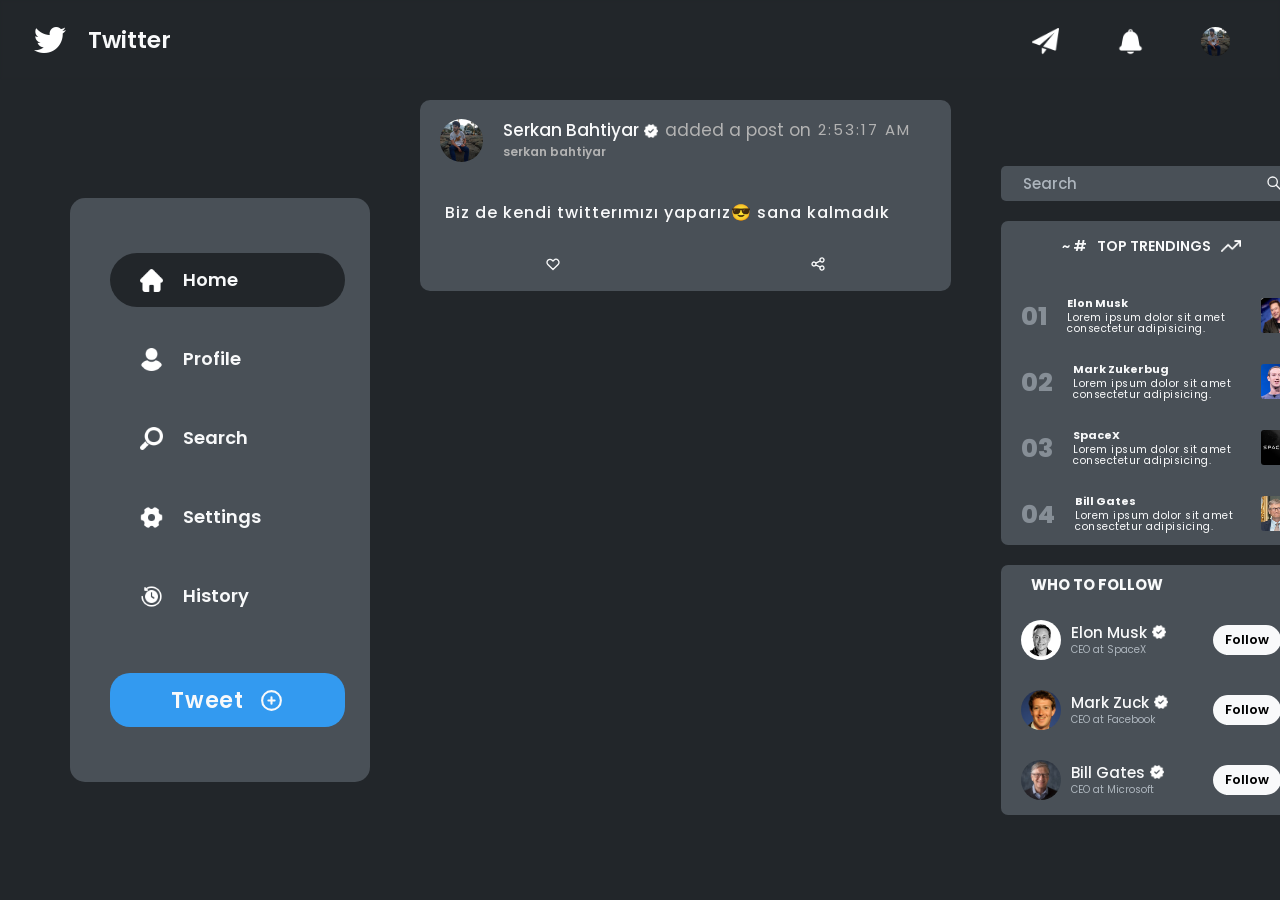
==== mm/index.html @ d319b4df "Add files via upload" ====
<!DOCTYPE html>
<html lang="en">

<head>
    <meta charset="UTF-8">
    <meta http-equiv="X-UA-Compatible" content="IE=edge">
    <meta name="viewport" content="width=device-width, initial-scale=1.0">
    <title>Social Media</title>
    <link rel="icon" href="favicon.ico" type="image/x-icon">
    <link rel="stylesheet" href="stylesheets/index.css">
    <link rel="stylesheet" href="stylesheets/general.css">
</head>

<body>
    <main>

        <header class="header flex flex-align-center flex-justify-sp-bt">
            <a href="#" class="left-container flex flex-align-center flex-justify-sp-ar">
                <img src="images/icons_white/main_icon.png" alt="Twitter Icon" class="main-icon">
                <h1 class="main-title">Twitter</h1>
            </a>
            <div class="right-container flex flex-align-center">
                <div class="img-container flex flex-align-center">
                    <img src="images/icons_white/messagae.png" alt="Message" class="right-side-img">
                    <div class="hov-text">Messages</div>
                </div>
                <div class="img-container flex flex-align-center">
                    <img src="images/icons_white/notif.png" alt="Notifications" class="right-side-img">
                    <div class="hov-text">Notifications</div>
                </div>
                <div class="img-container flex flex-align-center">
                    <img src="images/profile-img/aaa.jpg" alt="$userName" class="right-side-img radius-50">
                    <div class="hov-text">serkan</div>
                </div>
            </div>
        </header>


        <section class="main grid">
            <div class="left-col">
                <nav class="nav-links flex column">
                    <a href="#" class="nav-link current flex flex-align-center">
                        <img class="link-img" src="images/icons_white/home_icon.png" alt="Home icon">
                        <span class="link-text">Home</span>
                    </a>
                    <a href="#" class="nav-link flex flex-align-center">
                        <img class="link-img" src="images/icons_white/profile_icon.png" alt="Profile icon">
                        <span class="link-text">Profile</span>
                    </a>
                    <a href="#" class="nav-link flex flex-align-center">
                        <img class="link-img" src="images/icons_white/search_icon.png" alt="Search icon">
                        <span class="link-text">Search</span>
                    </a>
                    <a href="#" class="nav-link flex flex-align-center">
                        <img class="link-img" src="images/icons_white/setting_icon.png" alt="Settings icon">
                        <span class="link-text">Settings</span>
                    </a>
                    <a href="#" class="nav-link flex flex-align-center">
                        <img class="link-img" src="images/icons_white/history_icon.png" alt="History icon">
                        <span class="link-text">History</span>
                    </a>


                    <button class="post-btn flex-al-cen-jus-cen" onclick="post(postW)">
                        <span class="tweet-text">Tweet</span>
                        <svg xmlns="http://www.w3.org/2000/svg" class="tweet-icon" fill="none" viewBox="0 0 24 24"
                            stroke="currentColor" stroke-width="2">
                            <path stroke-linecap="round" stroke-linejoin="round"
                                d="M12 9v3m0 0v3m0-3h3m-3 0H9m12 0a9 9 0 11-18 0 9 9 0 0118 0z" />
                        </svg>
                    </button>
                </nav>
            </div>

            <div class="mid-col">
                <div class="post-container">
                    <div class="post-header">
                        <img class="post-profile-img" src="images/profile-img/aaa.jpg" alt="seko">
                        <div class="post-info">
                            <div class="post-title flex"><span class="verified">Serkan Bahtiyar</span> added a post on <div
                                    class="time"></div>
                            </div>
                            <div class="profile-name">serkan bahtiyar</div>
                        </div>
                    </div>
                    <div class="post-body">
                        <pre class="caption-text">Biz de kendi twitterımızı yaparız😎 sana kalmadık</pre>
                        <img class="post-content" src="images/profile-img/aaa.jpg">
                        <video class="post-content" src="" controls>Your browser doesn't support video tag.</video>
                    </div>
                    <div class="post-bottom flex">
                        <div class="post-icons">
                            <svg role="img" xmlns="http://www.w3.org/2000/svg" class="post-icon" fill="none" viewBox="0 0 24 24" aria-label="Like icon"
                                stroke="currentColor" stroke-width="2">
                                <path stroke-linecap="round" stroke-linejoin="round"
                                    d="M4.318 6.318a4.5 4.5 0 000 6.364L12 20.364l7.682-7.682a4.5 4.5 0 00-6.364-6.364L12 7.636l-1.318-1.318a4.5 4.5 0 00-6.364 0z" />
                                    <title>Like</title>
                            </svg>
                        </div>
                        <div class="post-icons">
                            <svg role="img" xmlns="http://www.w3.org/2000/svg" class="post-icon" fill="none" viewBox="0 0 24 24" aria-label="Share icon"
                                stroke="currentColor" stroke-width="2">
                                <path stroke-linecap="round" stroke-linejoin="round"
                                    d="M8.684 13.342C8.886 12.938 9 12.482 9 12c0-.482-.114-.938-.316-1.342m0 2.684a3 3 0 110-2.684m0 2.684l6.632 3.316m-6.632-6l6.632-3.316m0 0a3 3 0 105.367-2.684 3 3 0 00-5.367 2.684zm0 9.316a3 3 0 105.368 2.684 3 3 0 00-5.368-2.684z" />
                                  <title>Share</title>  
                            </svg>
                        </div>
                    </div>
                </div>
            </div>

            <div class="right-col">
                <form action="#" class="form-search">
                    <div class="search flex-al-cen-jus-cen">
                        <input type="text" name="search" placeholder="Search" class="text-field" required>
                        <button type="submit" class="search-btn flex-al-cen-jus-cen">
                            <svg xmlns="http://www.w3.org/2000/svg" class="search-icon" fill="none" viewBox="0 0 24 24"
                                stroke="currentColor" stroke-width="2">
                                <path stroke-linecap="round" stroke-linejoin="round"
                                    d="M21 21l-6-6m2-5a7 7 0 11-14 0 7 7 0 0114 0z" />
                            </svg>
                        </button>
                    </div>
                </form>

                <div class="trending-bar">
                    <h2 class="trending-title flex-al-cen-jus-cen"><span>~ #</span> <span>Top trendings</span> <img
                            src="images/icons_white/trend.png" class="trend-icon" alt="Trending icon"></h2>
                    <div class="trend-container flex column">
                        <div class="trend-post flex-al-cen-jus-cen">
                            <div class="trend-number">01</div>
                            <div class="trend-post-text">
                                <span class="trend-postman">Elon Musk</span>
                                <p class="trend-text">Lorem ipsum dolor sit amet consectetur adipisicing.</p>
                            </div>
                            <div class="trend-post-img">
                                <img src="images/trending-img/trend_pic_1.jpg" alt="" class="trend-img">
                            </div>
                        </div>

                        <div class="trend-post flex-al-cen-jus-cen">
                            <div class="trend-number">02</div>
                            <div class="trend-post-text">
                                <span class="trend-postman">Mark Zukerbug</span>
                                <p class="trend-text">Lorem ipsum dolor sit amet consectetur adipisicing.</p>
                            </div>
                            <div class="trend-post-img">
                                <img src="images/trending-img/trend_pic_2.jpg" alt="" class="trend-img">
                            </div>
                        </div>

                        <div class="trend-post flex-al-cen-jus-cen">
                            <div class="trend-number">03</div>
                            <div class="trend-post-text">
                                <span class="trend-postman">SpaceX</span>
                                <p class="trend-text">Lorem ipsum dolor sit amet consectetur adipisicing.</p>
                            </div>
                            <div class="trend-post-img">
                                <img src="images/trending-img/trend_pic_3.jpg" alt="" class="trend-img">
                            </div>
                        </div>

                        <div class="trend-post flex-al-cen-jus-cen">
                            <div class="trend-number">04</div>
                            <div class="trend-post-text">
                                <span class="trend-postman">Bill Gates</span>
                                <p class="trend-text">Lorem ipsum dolor sit amet consectetur adipisicing.</p>
                            </div>
                            <div class="trend-post-img">
                                <img src="images/trending-img/trend_pic_4.jpg" alt="" class="trend-img">
                            </div>
                        </div>
                    </div>
                </div>

                <div class="follow-bar">
                    <h2 class="follow-title">Who to follow</h2>
                    <div class="follow-info-container">
                        <div class="follow-account flex">
                            <img src="images/profile-img/elon.jpg" class="follow-img" alt="">
                            <address class="address">
                                <span class="follow-name verified">Elon Musk</span>
                                <div class="follow-workplace">CEO at SpaceX</div>
                            </address>
                            <button class="follow" onclick="followBtnChange(flw1)">Follow</button>
                        </div>
                        <div class="follow-account flex">
                            <img src="images/profile-img/mark.webp" class="follow-img" alt="">
                            <address class="address">
                                <span class="follow-name verified">Mark Zuck</span>
                                <div class="follow-workplace">CEO at Facebook</div>
                            </address>
                            <button class="follow" onclick="followBtnChange(flw2)">Follow</button>
                        </div>
                        <div class="follow-account flex">
                            <img src="images/profile-img/bill.jpg" class="follow-img" alt="">
                            <address class="address">
                                <span class="follow-name verified">Bill Gates</span>
                                <div class="follow-workplace">CEO at Microsoft</div>
                            </address>
                            <button class="follow" onclick="followBtnChange(flw3)">Follow</button>
                        </div>
                    </div>
                </div>

            </div>
        </section>

    </main>

    <!-- Pop Ups -->
    <div class="pop-up">
        <div class="pop-up-container">
            <form action="#" class="post-form" id="post-form" onsubmit="event.preventDefault();">
                <div class="pop-up-head">
                    <span class="pop-up-title">post what is on your mind</span>
                    <button class="pop-up-cancel" onclick="post(postW)" type="reset"
                        title="Cancel Post">&times;</button>
                </div>
                <div class="pop-up-body flex">
                    <div class="post-img-container">
                        <img src="images/profile-img/aaa.jpg" class="pop-up-img" alt="$name">
                    </div>
                    <div class="post-field">
                        <label for="caption">write your post in 200 letters</label>
                        <textarea name="caption" id="caption" class="post-text" placeholder="Try Hello World!"
                            maxlength="200" spellcheck="false"></textarea>
                        <img src="" draggable="false" id="post-img">
                        <video id="post-video" autoplay controls controlsList="nodownload">Your browser does not support the video tag.</video>

                        <input class="animation-content" type="file" id="img" name="img"
                            accept="image/x-png,image/gif,image/jpeg" onchange="readURL(this)">
                        <input class="animation-content" type="file" id="video" name="video" accept="video/*">
                    </div>
                </div>
                <div class="pop-up-bottom">
                    <div class="pop-icons flex">
                        <label class="icon-for-select" for="img"><img title="Add Image" class="pop-icon"
                                src="images/icons_white/img.png" alt="img icon"></label>
                        <label class="icon-for-select" for="video"><img title="Add Video" class="pop-icon"
                                src="images/icons_white/video.png" alt="video icon"></label>
                    </div>
                    <button class="post" type="submit" onclick="posted(); post(postW);">post</button>
                </div>
            </form>
        </div>
    </div>

    <script src="scripts/index.js"></script>
</body>

</html>
---- mm/stylesheets/index.css ----
@import url('https://fonts.googleapis.com/css2?family=Poppins:wght@400;500;600;700&display=swap');

* {
    padding: 0;
    margin: 0;
    box-sizing: border-box;
}

html {
    font-size: 10px;
}

body {
    background-color: #22262a;
    color: #f8f9fa;
    font-family: 'Poppins', sans-serif;
    line-height: 1;
    position: relative;
}

.body-hidden {
    overflow: hidden;
}

a {
    text-decoration: none;
}


/* Header Section Starts */

.header {
    height: 8rem;
    width: 100%;
    gap: 1rem;
    position: sticky;
    top: 0;
    z-index: 2;
    backdrop-filter: blur(1.5px);
}

.left-container {
    padding: 0 1.7rem;
    cursor: pointer;
    padding: 0 3.4rem;
    gap: 1rem;
}

.main-icon {
    width: 3.2rem;
    transition: .3s all ease;
}

.main-icon:hover,
.bars:hover {
    opacity: 60%;
}

.main-title {
    display: inline-block;
    font-size: 2.3rem;
    font-weight: 600;
    padding: 0 1.2rem;
    color: #f8f9fa;
}

.right-container {
    gap: 1.5rem;
    padding-right: 3rem;
}

.img-container {
    width: 7rem;
    flex-direction: column;
    gap: 1.3rem;
    padding-top: 3.7rem;
}

.right-side-img {
    width: 2.7rem;
    cursor: pointer;
    transition: .3s all ease;
}

.right-side-img:hover {
    opacity: 60%;
}

.radius-50 {
    border-radius: 50%;
    width: 2.9rem;
}

.hov-text {
    font-size: 1.2rem;
    background-color: #495057;
    color: #f8f9fa;
    padding: .5rem;
    border-radius: 2px;
    opacity: 0;
    transition: .3s all ease;
}

.right-side-img:hover + .hov-text {
    opacity: 100%;
    z-index: 99;
}





/* Main Section Starts */

.main {
    width: 100%;
    grid-template-columns: 40rem 1fr 40rem;
    min-height: calc(100vh - 80px);
    z-index: 5;
    gap: 2rems;
    transition: .3s all ease;
}

.main-block {
    filter: blur(1px);
    pointer-events: none;
    user-select: none;
}

.left-col,
.right-col {
    display: flex;
    flex-direction: column;
    justify-content: center;
    gap: 2rem;
    position: sticky;
    top: 8rem;
    align-self: flex-start;
    min-height: calc(100vh - 8rem);
    overflow: scroll;
}

.left-col {
    padding: 1rem 3rem 1rem 0;
    align-items: flex-end;
}

.right-col {
    padding: 1rem 0 1rem 3rem;
    align-items: flex-start;
}

.left-col::-webkit-scrollbar,
.right-col::-webkit-scrollbar {
    display: none;
}

.nav-links {
    width: 30rem;
    gap: 2.5rem;
    padding: 5.5rem 2.5rem 5.5rem 4rem;
    background-color: #495057;
    border-radius: 1.5rem;
}

.nav-link {
    padding: 1.55rem 2.2rem 1.55rem 3rem;
    gap: 2rem;
    /* border: 2px solid #fff; */
    border-radius: 30px;
    transition: .3s;
}

.nav-link:hover,
.current {
    background-color: #22262a;
}

.link-img {
    width: 2.3rem;
}

.link-text {
    color: #f8f9fa;
    font-size: 1.8rem;
    font-weight: 600;
}

.post-btn {
    margin-top: 2.5rem;
    width: 100%;
    height: 5.4rem;
    border-radius: 2rem;
    border: none;
    outline: none;
    background-color: #339af0;
    cursor: pointer;
    gap: 1.5rem;
    transition: .3s all ease;
}

.post-btn:hover {
    opacity: 60%;
}

.tweet-text {
    font-size: 2.2rem;
    font-weight: 600;
    letter-spacing: .08rem;
    color: #f8f9fa;
    font-family: 'Poppins', sans-serif;
    display: inline-block;
}

.tweet-icon {
    width: 2.5rem;
    height: 2.5rem;
    stroke: #f8f9fa;
    display: inline-block;
}




.mid-col {
    min-width: max-content;
    max-width: 100rem;
    padding: 2rem;
    border-radius: 1.2rem 1.2rem 0 0;
}

.post-container {
    width: 100%;
    background-color: #495057;
    border-radius: 1rem;
    margin-bottom: 2rem;
}

.post-header {
    width: 100%;
    height: 8rem;
    display: flex;
    align-items: center;
    padding: 1rem 2rem;
}

.post-profile-img {
    width: 4.3rem;
    border-radius: 50%;
}

.post-info {
    padding: 0 2rem;
}

.post-title {
    width: 100%;
    font-size: 1.7rem;
    font-weight: 400;
    color: #b3b3b3;
    gap: .7rem;
}

.post-title span {
    font-weight: 500;
    color: #f8f9fa;
}

.profile-name {
    color: #b3b3b3;
    font-size: 1.2rem;
    font-weight: 600;
    margin-top: .7rem;
    cursor: pointer;
    width: max-content;
}

.time {
    font-size: 1.5rem;
    letter-spacing: 2px;
}

.post-body {
    width: 100%;
    padding: 2.5rem 2.5rem 1.5rem;
}

.caption-text {
    font-size: 1.6rem;
    font-weight: 500;
    letter-spacing: 1px;
    font-family: 'Poppins', sans-serif;
    font-style: normal;
}

.caption-text a {
    color: #74c0fc;
}

.post-content {
    margin: 2rem auto 0;
    border-radius: 1.2rem;
    max-width: 100%;
    max-height: 27rem;
    display: none;
}

.post-bottom {
    width: 100%;
    height: 5.5rem;
    align-items: center;
    justify-content: space-around;
}

.post-icons {
    width: 10rem;
    height: 4rem;
    display: flex;
    align-items: center;
    justify-content: center;
}

.post-icon {
    width: 3rem;
    height: 3rem;
    stroke: #f8f9fa;
    border-radius: 50%;
    padding: 2px 7px;
    transition: .3s all;
}

.post-icon:hover {
    background-color: #22262a;
    stroke: #d6336c;
}


.search {
    width: max-content;
}

.text-field {
    width: 25rem;
    height: 3.5rem;
    padding: 1.2rem 2rem;
    font-size: 1.5rem;
    background-color: #495057;
    border-radius: 5px 0 0 5px;
    outline: none;
    border-top: 2px solid transparent;
    border-right: none;
    border-bottom: 2px solid transparent;
    border-left: 2px solid transparent;
    color: #f8f9fa;
    font-family: 'Poppins', sans-serif;
    font-weight: 500;
    transition: .3s all ease;
}

.text-field::placeholder {
    color: #adb5bd;
}

.text-field:focus,
.search:hover > .text-field,
.search:hover > .search-btn,
.text-field:focus + .search-btn {
    border-color: #339af0;
}

.search-btn {
    background-color: #495057;
    height: 3.5rem;
    padding: .5rem 1.5rem;
    outline: none;
    border-radius: 0 5px 5px 0;
    border-top: 2px solid transparent;
    border-right: 2px solid transparent;
    border-bottom: 2px solid transparent;
    border-left: none;
    transition: .3s all ease;
    cursor: pointer;
}

.search-icon {
    width: 1.6rem;
    stroke: #f8f9fa;
}

.trending-bar {
    width: 300px;
    background-color: #495057;
    border-radius: 7px;
    overflow: hidden;
}

.trending-title {
    width: 100%;
    padding: 1.5rem 0;
    font-size: 1.4rem;
    text-transform: uppercase;
    gap: 1rem;
    font-weight: 600;
}

.trend-icon {
    width: 2rem;
}

.trend-container {
    width: 100%;
    padding: 1.5rem 0 0;
    gap: .5rem;
}

.trend-post {
    width: 100%;
    padding: 1.2rem .5rem;
    gap: .5rem;
    cursor: pointer;
    transition: all .3s ease;
}

.trend-post:hover {
    background-color: #868e96;
}

.trend-number {
    font-size: 2.5rem;
    font-weight: 800;
    padding: 0 1.5rem;
    color: #868e96;
}

.trend-post-text {
    display: flex;
    flex-direction: column;
    gap: .4rem;
}

.trend-postman {
    font-size: 1.1rem;
    font-weight: 700;
}

.trend-text {
    font-size: 1.05rem;
    letter-spacing: .05rem;
}

.trend-img {
    width: 3.5rem;
    height: 3.5rem;
    border-radius: 3px;
    padding: 0 .5rem 0 0;
}

.follow-bar {
    width: 300px;
    background-color: #495057;
    border-radius: 7px;
    overflow: hidden;
}

.follow-title {
    width: 100%;
    padding: 1.2rem 3rem;
    height: 3rem;
    text-transform: uppercase;
    font-size: 1.5rem;
    font-family: 600;
}

.follow-info-container {
    padding: 1rem 0 0;
}

.follow-account {
    width: 100%;
    padding: 1.5rem;
    align-items: center;
    /* justify-content: space-between; */
}

.follow-img {
    width: 4rem;
    height: 4rem;
    border-radius: 50%;
    margin: 0 1rem 0 .5rem;
}

.address {
    padding: 0 1rem 0 0;
    width: 100%;
    /* width: calc(100% - 5rem); */
}

.follow-name {
    font-size: 1.5rem;
    font-style: normal;
    font-weight: 500;
}

.verified {
    display: flex;
    gap: .5rem;
    align-items: center;
}

.verified::after {
    content: "";
    width: 1.4rem;
    height: 1.4rem;
    background-image: url(../images/icons_white/verified.png);
    background-size: cover;
    background-position: center;
}

.follow-workplace {
    margin-top: 5px;
    font-style: normal;
    color: #adb5bd;
    font-size: 700;
}

.follow {
    padding: .3rem 1rem;
    border-radius: 2rem;
    border: 2px solid #f8f9fa;
    outline: none;
    font-size: 1.3rem;
    font-weight: 600;
    font-family: 'Poppins', sans-serif;
    cursor: pointer;
    background-color: #f8f9fa;
    transition: .3s all ease;
    margin: 0 .5rem;
}

.follow:hover {
    opacity: 60%;
}

.clicked {
    background-color: transparent;
    color: #f8f9fa;
}

.clicked::after {
    content: "ing";
}


/* Pop Ups */
.pop-up {
    width: 60rem;
    height: 40rem;
    background-color: #343a40;
    position: fixed;
    top: 50%; left: 50%;
    transform: translate(-50%, -50%);
    border-radius: 1.5rem;
    transition: .3s all ease;
    opacity: 0;
    overflow: hidden;
    z-index: -99;
}

.pop-show {
    opacity: 100% !important;
    width: 70rem;
    height: 50rem;
    z-index: 9;
    box-shadow: 2px 2px 6px 1px #22262a;
}

.pop-up-container {
    position: relative;
    width: 100%;
    height: 100%;
}

.post-form {
    width: 100%;
    height: 100%;
    overflow: scroll;
}

.post-form::-webkit-scrollbar {
    display: none;
}

.pop-up-head {
    position: absolute;
    top: 0; left: 0;
    background-color: #343a40;
    height: 6rem;
    width: 100%;
    display: flex;
    align-items: center;
    justify-content: space-between;
    padding: 0 4rem;
}

.pop-up-title {
    font-size: 1.7rem;
    font-weight: 600;
    letter-spacing: .15rem;
    text-transform: uppercase;
}

.pop-up-cancel {
    font-size: 1.9rem;
    font-weight: 500;
    padding: 2px 7px;
    border-radius: 50%;
    border: none;
    outline: none;
    color: #f8f9fa;
    background-color: #868e96;
    cursor: pointer;
    user-select: none;
    transition: .3s all ease;
}

.pop-up-cancel:hover {
    opacity: 60%;
}

.pop-up-body {
    width: 100%;
    gap: 4rem;
    padding: 8rem 5rem;
}

.pop-up-img {
    align-self: flex-start;
    width: 4rem;
    border-radius: 50%;
}

.post-field {
    width: 100%;
}

.post-field label {
    display: block;
    font-size: 1.7rem;
    font-weight: 400;
    margin: 0 0 2rem 0;
    text-transform: capitalize;
}

.post-text {
    width: 90%;
    height: 16rem;
    border-radius: 1.2rem;
    border: 2px solid transparent;
    outline: none;
    resize: none;
    font-family: 'Poppins', sans-serif;
    font-size: 1.5rem;
    color: #f8f9fa;
    letter-spacing: 1px;
    background-color: #495057;
    padding: 2rem 3rem;
    display: block;
    transition: .3s all ease;
}

.post-text::placeholder {
    color: #adb5bd;
}

.post-text:focus,
.post-text:hover {
    border-color: #339af0;
}

.post-text::-webkit-scrollbar {
    display: none;
}

#post-img,
#post-video {
    display: none;
    width: 90%;
    border-radius: .9rem;
    margin-top: 2rem;
    user-select: none;
}

.animation-content {
    opacity: 0;
    user-select: none;
    height: .1px;
}

#video {
    display: none;
}

.pop-up-bottom {
    position: absolute;
    bottom: 0; left: 0;
    background-color: #343a40;
    width: 100%;
    height: 7rem;
    padding: 0 4rem;
    display: flex;
    align-items: center;
    justify-content: space-between;
}

.pop-icons {
    gap: 3rem;
}

.pop-icon {
    width: 2rem;
    height: 2rem;
    cursor: pointer;
}

.post {
    padding: .7rem 2rem;
    color: #f8f9fa;
    text-transform: uppercase;
    background-color: #246ca8;
    border-radius: 4px;
    outline: none;
    border: none;
    font-size: 1.5rem;
    font-weight: 600;
    cursor: pointer;
    pointer-events: none;
    transition: .3s all ease;
}

.post:hover {
    opacity: 60%;
}

.post-valued {
    background-color: #339af0 !important;
    pointer-events: auto !important;
}
---- mm/stylesheets/general.css ----
.flex {
    display: flex;
}

.flex-align-center {
    align-items: center;
}

.flex-justify-center {
    justify-content: center;
}

.flex-justify-sp-bt {
    justify-content: space-between;
}

.flex-justify-sp-ar {
    justify-content: space-around;
}

.flex-al-cen-jus-cen {
    display: flex;
    align-items: center;
    justify-content: center;
}

.column {
    flex-direction: column;
}

.grid {
    display: grid;
}
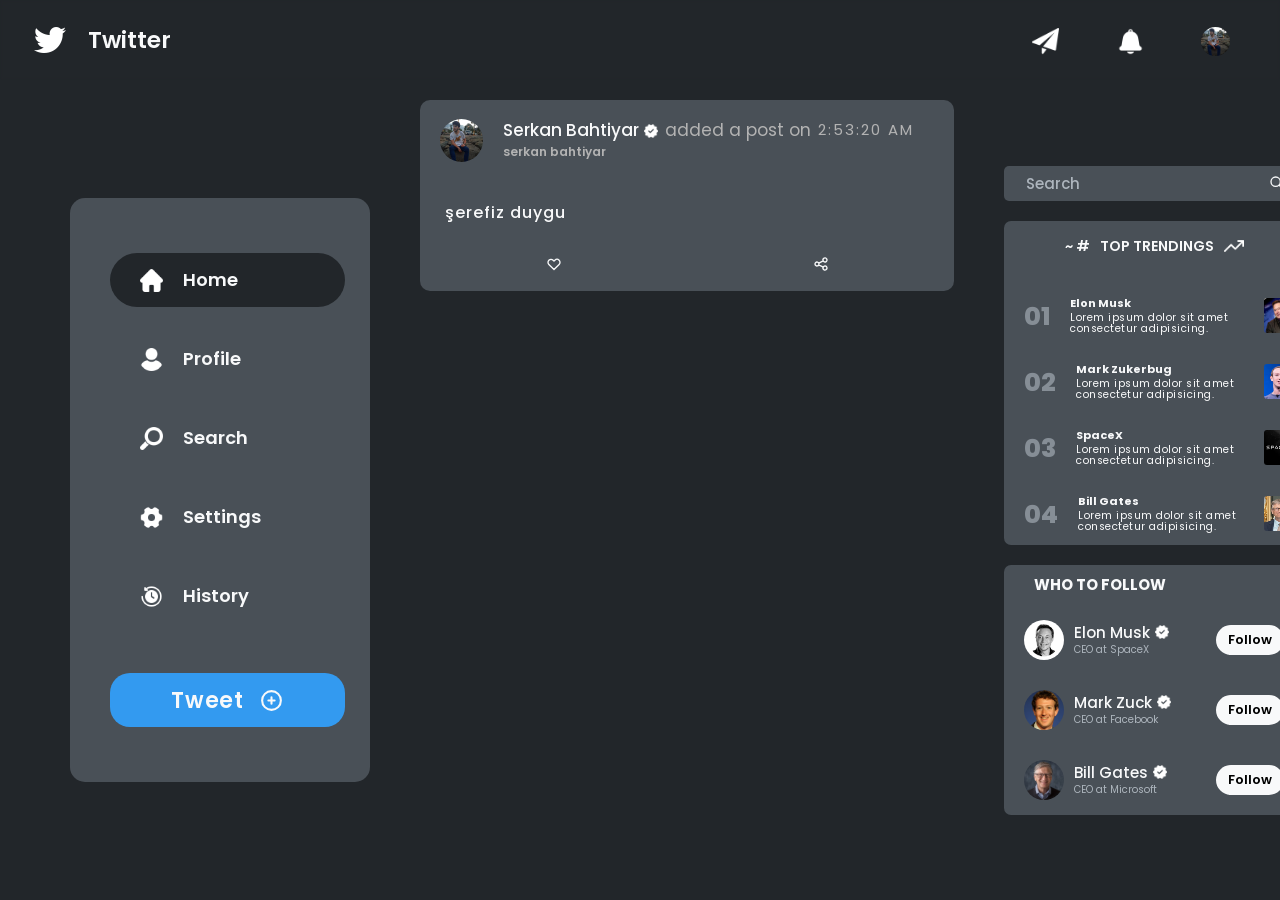
==== commit df186c8a: "Update index.html" ====
--- a/mm/index.html
+++ b/mm/index.html
@@ -84,7 +84,7 @@
                         </div>
                     </div>
                     <div class="post-body">
-                        <pre class="caption-text">Biz de kendi twitterımızı yaparız😎 sana kalmadık</pre>
+                        <pre class="caption-text">şerefiz duygu</pre>
                         <img class="post-content" src="images/profile-img/aaa.jpg">
                         <video class="post-content" src="" controls>Your browser doesn't support video tag.</video>
                     </div>
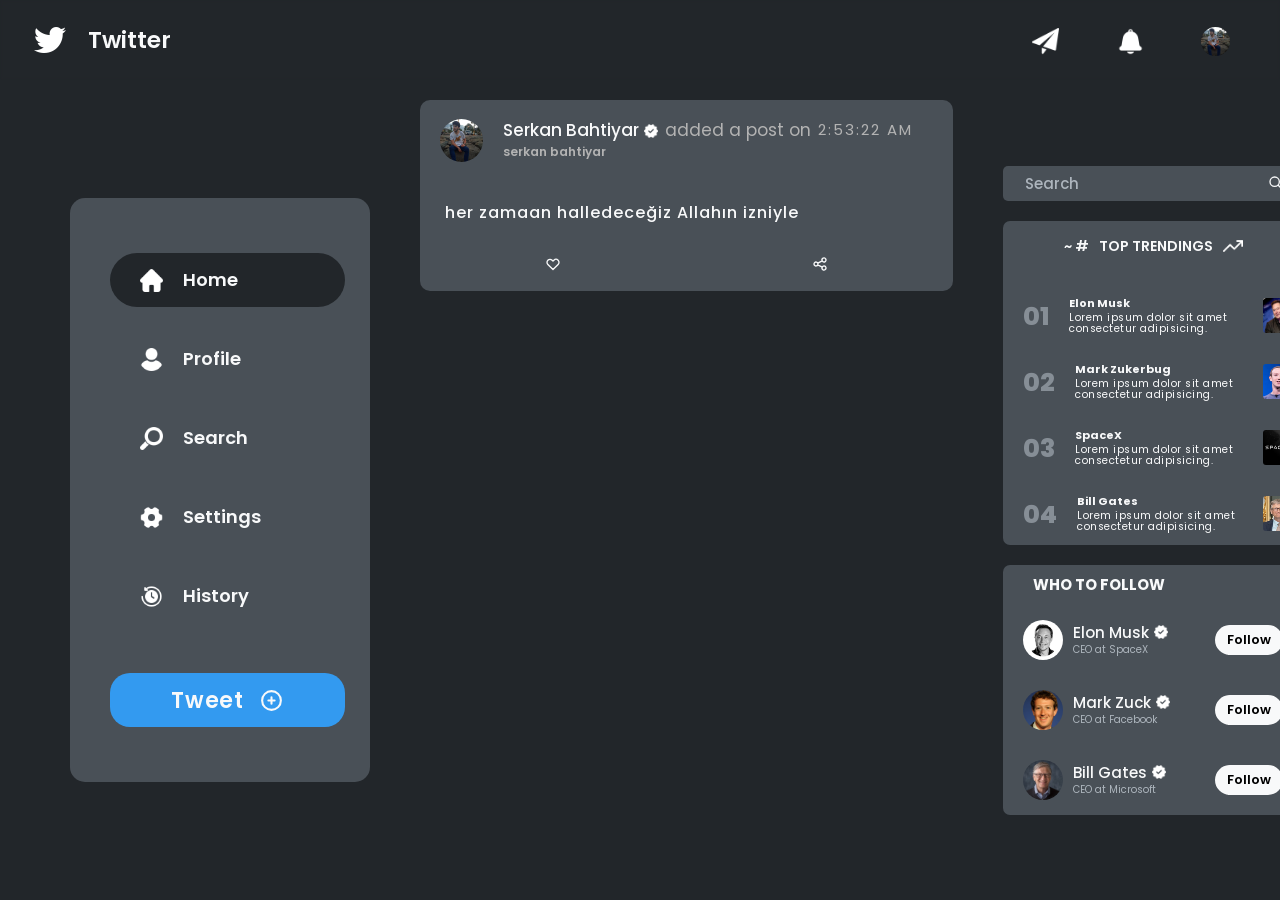
==== commit 474ab28e: "Update index.html" ====
--- a/mm/index.html
+++ b/mm/index.html
@@ -84,7 +84,7 @@
                         </div>
                     </div>
                     <div class="post-body">
-                        <pre class="caption-text">şerefiz duygu</pre>
+                        <pre class="caption-text">her zamaan halledeceğiz Allahın izniyle</pre>
                         <img class="post-content" src="images/profile-img/aaa.jpg">
                         <video class="post-content" src="" controls>Your browser doesn't support video tag.</video>
                     </div>
